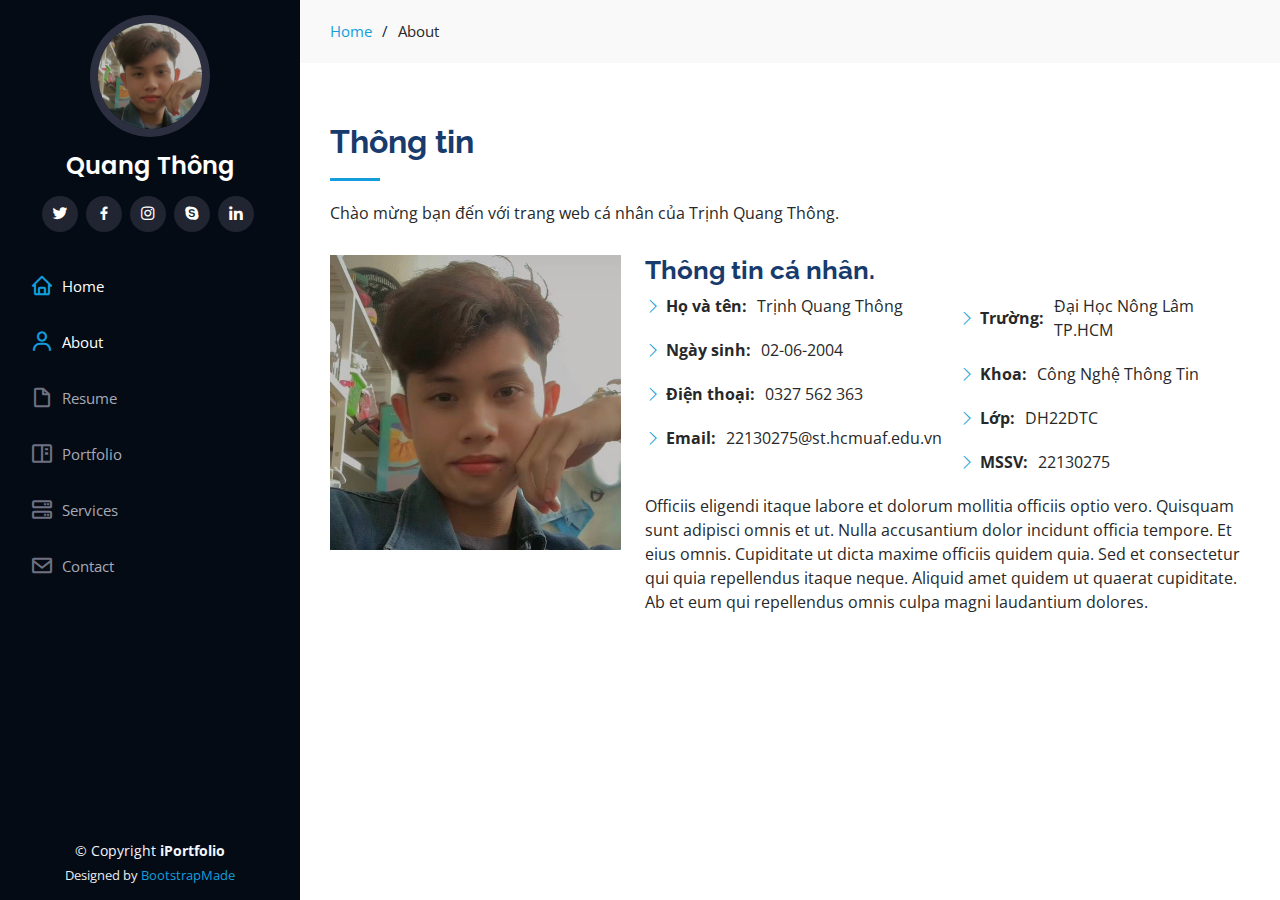
==== about.html @ 169c0bd9 "Add files via upload" ====
<!DOCTYPE html>
<html lang="en">

<head>
  <meta charset="utf-8">
  <meta content="width=device-width, initial-scale=1.0" name="viewport">

  <title>About</title>
  <meta content="" name="description">
  <meta content="" name="keywords">

  <!-- Favicons -->
  <link href="assets/img/favicon.png" rel="icon">
  <link href="assets/img/apple-touch-icon.png" rel="apple-touch-icon">

  <!-- Google Fonts -->
  <link href="https://fonts.googleapis.com/css?family=Open+Sans:300,300i,400,400i,600,600i,700,700i|Raleway:300,300i,400,400i,500,500i,600,600i,700,700i|Poppins:300,300i,400,400i,500,500i,600,600i,700,700i" rel="stylesheet">

  <!-- Vendor CSS Files -->
  <link href="assets/vendor/aos/aos.css" rel="stylesheet">
  <link href="assets/vendor/bootstrap/css/bootstrap.min.css" rel="stylesheet">
  <link href="assets/vendor/bootstrap-icons/bootstrap-icons.css" rel="stylesheet">
  <link href="assets/vendor/boxicons/css/boxicons.min.css" rel="stylesheet">
  <link href="assets/vendor/glightbox/css/glightbox.min.css" rel="stylesheet">
  <link href="assets/vendor/swiper/swiper-bundle.min.css" rel="stylesheet">

  <!-- Template Main CSS File -->
  <link href="assets/css/style.css" rel="stylesheet">

</head>

<body>

  <!-- ======= Mobile nav toggle button ======= -->
  <i class="bi bi-list mobile-nav-toggle d-xl-none"></i>

  <!-- ======= Header ======= -->
  <header id="header">
    <div class="d-flex flex-column">

      <div class="profile">
        <img src="assets/img/profile-img.jpg" alt="" class="img-fluid rounded-circle">
        <h1 class="text-light"><a href="index.html">Quang Thông</a></h1>
        <div class="social-links mt-3 text-center">
          <a href="#" class="twitter"><i class="bx bxl-twitter"></i></a>
          <a href="#" class="facebook"><i class="bx bxl-facebook"></i></a>
          <a href="#" class="instagram"><i class="bx bxl-instagram"></i></a>
          <a href="#" class="google-plus"><i class="bx bxl-skype"></i></a>
          <a href="#" class="linkedin"><i class="bx bxl-linkedin"></i></a>
        </div>
      </div>

      <nav id="navbar" class="nav-menu navbar">
        <ul>
          <li><a href="#hero" class="nav-link scrollto active"><i class="bx bx-home"></i> <span>Home</span></a></li>
          <li><a href="#about" class="nav-link scrollto"><i class="bx bx-user"></i> <span>About</span></a></li>
          <li><a href="#resume" class="nav-link scrollto"><i class="bx bx-file-blank"></i> <span>Resume</span></a></li>
          <li><a href="#portfolio" class="nav-link scrollto"><i class="bx bx-book-content"></i> <span>Portfolio</span></a></li>
          <li><a href="#services" class="nav-link scrollto"><i class="bx bx-server"></i> <span>Services</span></a></li>
          <li><a href="#contact" class="nav-link scrollto"><i class="bx bx-envelope"></i> <span>Contact</span></a></li>
        </ul>
      </nav><!-- .nav-menu -->
    </div>
  </header><!-- End Header -->

  <main id="main">

    <!-- ======= Breadcrumbs ======= -->
    <section class="breadcrumbs">
      <div class="container">

        <div class="d-flex justify-content-between align-items-center">
          <ol>
            <li><a href="index.html">Home</a></li>
            <li>About</li>
          </ol>
        </div>

      </div>
    </section><!-- End Breadcrumbs -->



    <section id="about" class="about">
        <div class="container">
  
          <div class="section-title">
            <h2>Thông tin</h2>
            <p>Chào mừng bạn đến với trang web cá nhân của Trịnh Quang Thông.</p>
          </div>
  
          <div class="row">
            <div class="col-lg-4" data-aos="fade-right">
              <img src="assets/img/profile-img.jpg" class="img-fluid" alt="">
            </div>
            <div class="col-lg-8 pt-4 pt-lg-0 content" data-aos="fade-left">
              <h3>Thông tin cá nhân.</h3>
              <div class="row">
                <div class="col-lg-6">
                  <ul>
                    <li><i class="bi bi-chevron-right"></i> <strong>Họ và tên:</strong> <span>Trịnh Quang Thông</span></li>
                    <li><i class="bi bi-chevron-right"></i> <strong>Ngày sinh:</strong> <span>02-06-2004</span></li>
                    <li><i class="bi bi-chevron-right"></i> <strong>Điện thoại:</strong> <span>0327 562 363</span></li>
                    <li><i class="bi bi-chevron-right"></i> <strong>Email:</strong> <span>22130275@st.hcmuaf.edu.vn</span></li>
                  </ul>
                </div>
                <div class="col-lg-6">
                  <ul>
                    <li><i class="bi bi-chevron-right"></i> <strong>Trường:</strong> <span>Đại Học Nông Lâm TP.HCM</span></li>
                    <li><i class="bi bi-chevron-right"></i> <strong>Khoa:</strong> <span>Công Nghệ Thông Tin</span></li>
                    <li><i class="bi bi-chevron-right"></i> <strong>Lớp:</strong> <span>DH22DTC</span></li>
                    <li><i class="bi bi-chevron-right"></i> <strong>MSSV:</strong> <span>22130275</span></li>
                  </ul>
                </div>
              </div>
              <p>
                Officiis eligendi itaque labore et dolorum mollitia officiis optio vero. Quisquam sunt adipisci omnis et ut. Nulla accusantium dolor incidunt officia tempore. Et eius omnis.
                Cupiditate ut dicta maxime officiis quidem quia. Sed et consectetur qui quia repellendus itaque neque. Aliquid amet quidem ut quaerat cupiditate. Ab et eum qui repellendus omnis culpa magni laudantium dolores.
              </p>
            </div>
          </div>
  
        </div>
      </section><!-- End About Section -->
  </main><!-- End #main -->

  <!-- ======= Footer ======= -->
  <footer id="footer">
    <div class="container">
      <div class="copyright">
        &copy; Copyright <strong><span>iPortfolio</span></strong>
      </div>
      <div class="credits">
        Designed by <a href="https://bootstrapmade.com/">BootstrapMade</a>
      </div>
    </div>
  </footer><!-- End  Footer -->

  <a href="#" class="back-to-top d-flex align-items-center justify-content-center"><i class="bi bi-arrow-up-short"></i></a>

  <!-- Vendor JS Files -->
  <script src="assets/vendor/purecounter/purecounter_vanilla.js"></script>
  <script src="assets/vendor/aos/aos.js"></script>
  <script src="assets/vendor/bootstrap/js/bootstrap.bundle.min.js"></script>
  <script src="assets/vendor/glightbox/js/glightbox.min.js"></script>
  <script src="assets/vendor/isotope-layout/isotope.pkgd.min.js"></script>
  <script src="assets/vendor/swiper/swiper-bundle.min.js"></script>
  <script src="assets/vendor/typed.js/typed.umd.js"></script>
  <script src="assets/vendor/waypoints/noframework.waypoints.js"></script>
  <script src="assets/vendor/php-email-form/validate.js"></script>

  <!-- Template Main JS File -->
  <script src="assets/js/main.js"></script>

</body>

</html>
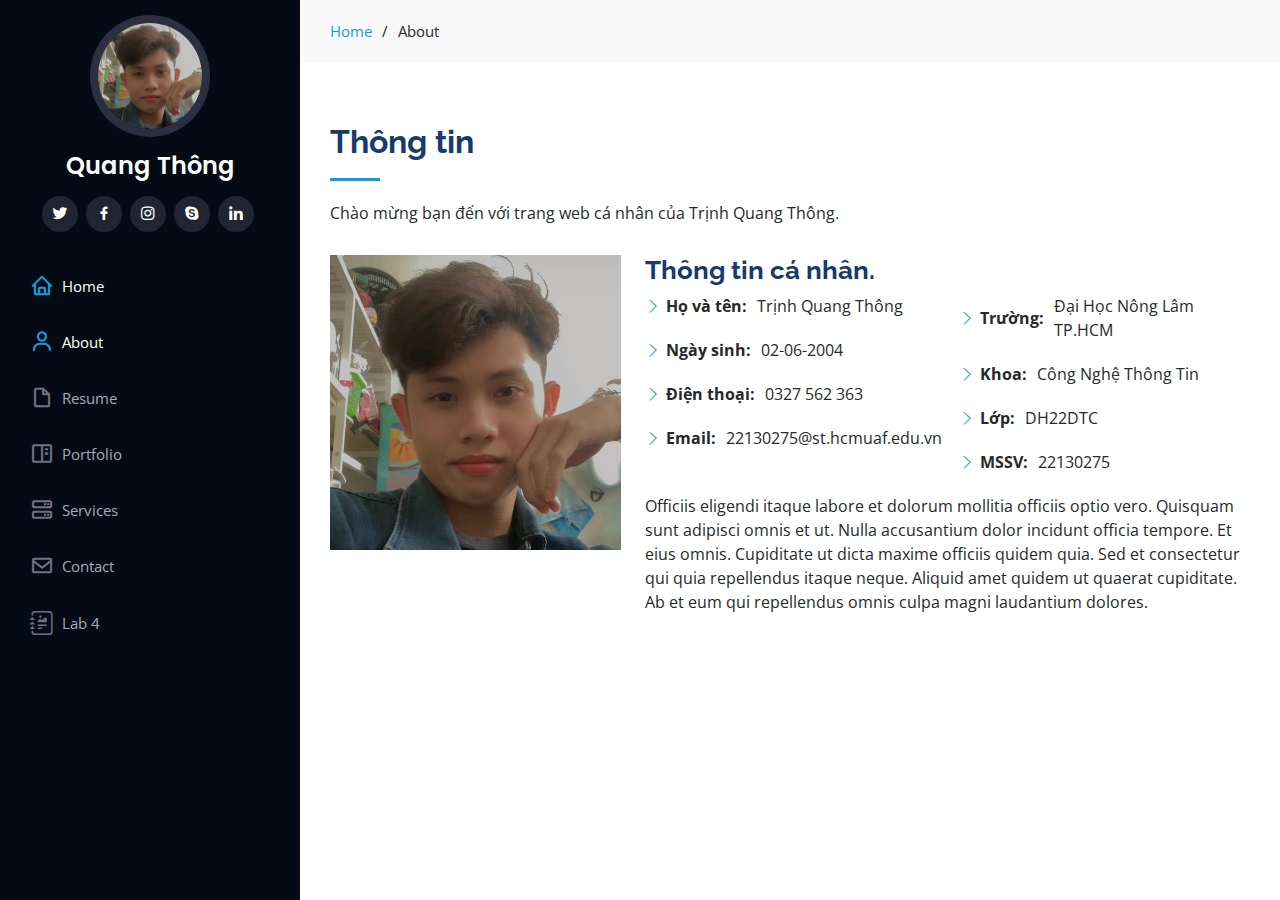
==== commit 922d2f72: "up" ====
--- a/about.html
+++ b/about.html
@@ -1,157 +1,157 @@
-<!DOCTYPE html>
-<html lang="en">
-
-<head>
-  <meta charset="utf-8">
-  <meta content="width=device-width, initial-scale=1.0" name="viewport">
-
-  <title>About</title>
-  <meta content="" name="description">
-  <meta content="" name="keywords">
-
-  <!-- Favicons -->
-  <link href="assets/img/favicon.png" rel="icon">
-  <link href="assets/img/apple-touch-icon.png" rel="apple-touch-icon">
-
-  <!-- Google Fonts -->
-  <link href="https://fonts.googleapis.com/css?family=Open+Sans:300,300i,400,400i,600,600i,700,700i|Raleway:300,300i,400,400i,500,500i,600,600i,700,700i|Poppins:300,300i,400,400i,500,500i,600,600i,700,700i" rel="stylesheet">
-
-  <!-- Vendor CSS Files -->
-  <link href="assets/vendor/aos/aos.css" rel="stylesheet">
-  <link href="assets/vendor/bootstrap/css/bootstrap.min.css" rel="stylesheet">
-  <link href="assets/vendor/bootstrap-icons/bootstrap-icons.css" rel="stylesheet">
-  <link href="assets/vendor/boxicons/css/boxicons.min.css" rel="stylesheet">
-  <link href="assets/vendor/glightbox/css/glightbox.min.css" rel="stylesheet">
-  <link href="assets/vendor/swiper/swiper-bundle.min.css" rel="stylesheet">
-
-  <!-- Template Main CSS File -->
-  <link href="assets/css/style.css" rel="stylesheet">
-
-</head>
-
-<body>
-
-  <!-- ======= Mobile nav toggle button ======= -->
-  <i class="bi bi-list mobile-nav-toggle d-xl-none"></i>
-
-  <!-- ======= Header ======= -->
-  <header id="header">
-    <div class="d-flex flex-column">
-
-      <div class="profile">
-        <img src="assets/img/profile-img.jpg" alt="" class="img-fluid rounded-circle">
-        <h1 class="text-light"><a href="index.html">Quang Thông</a></h1>
-        <div class="social-links mt-3 text-center">
-          <a href="#" class="twitter"><i class="bx bxl-twitter"></i></a>
-          <a href="#" class="facebook"><i class="bx bxl-facebook"></i></a>
-          <a href="#" class="instagram"><i class="bx bxl-instagram"></i></a>
-          <a href="#" class="google-plus"><i class="bx bxl-skype"></i></a>
-          <a href="#" class="linkedin"><i class="bx bxl-linkedin"></i></a>
-        </div>
-      </div>
-
-      <nav id="navbar" class="nav-menu navbar">
-        <ul>
-          <li><a href="#hero" class="nav-link scrollto active"><i class="bx bx-home"></i> <span>Home</span></a></li>
-          <li><a href="#about" class="nav-link scrollto"><i class="bx bx-user"></i> <span>About</span></a></li>
-          <li><a href="#resume" class="nav-link scrollto"><i class="bx bx-file-blank"></i> <span>Resume</span></a></li>
-          <li><a href="#portfolio" class="nav-link scrollto"><i class="bx bx-book-content"></i> <span>Portfolio</span></a></li>
-          <li><a href="#services" class="nav-link scrollto"><i class="bx bx-server"></i> <span>Services</span></a></li>
-          <li><a href="#contact" class="nav-link scrollto"><i class="bx bx-envelope"></i> <span>Contact</span></a></li>
-        </ul>
-      </nav><!-- .nav-menu -->
-    </div>
-  </header><!-- End Header -->
-
-  <main id="main">
-
-    <!-- ======= Breadcrumbs ======= -->
-    <section class="breadcrumbs">
-      <div class="container">
-
-        <div class="d-flex justify-content-between align-items-center">
-          <ol>
-            <li><a href="index.html">Home</a></li>
-            <li>About</li>
-          </ol>
-        </div>
-
-      </div>
-    </section><!-- End Breadcrumbs -->
-
-
-
-    <section id="about" class="about">
-        <div class="container">
-  
-          <div class="section-title">
-            <h2>Thông tin</h2>
-            <p>Chào mừng bạn đến với trang web cá nhân của Trịnh Quang Thông.</p>
-          </div>
-  
-          <div class="row">
-            <div class="col-lg-4" data-aos="fade-right">
-              <img src="assets/img/profile-img.jpg" class="img-fluid" alt="">
-            </div>
-            <div class="col-lg-8 pt-4 pt-lg-0 content" data-aos="fade-left">
-              <h3>Thông tin cá nhân.</h3>
-              <div class="row">
-                <div class="col-lg-6">
-                  <ul>
-                    <li><i class="bi bi-chevron-right"></i> <strong>Họ và tên:</strong> <span>Trịnh Quang Thông</span></li>
-                    <li><i class="bi bi-chevron-right"></i> <strong>Ngày sinh:</strong> <span>02-06-2004</span></li>
-                    <li><i class="bi bi-chevron-right"></i> <strong>Điện thoại:</strong> <span>0327 562 363</span></li>
-                    <li><i class="bi bi-chevron-right"></i> <strong>Email:</strong> <span>22130275@st.hcmuaf.edu.vn</span></li>
-                  </ul>
-                </div>
-                <div class="col-lg-6">
-                  <ul>
-                    <li><i class="bi bi-chevron-right"></i> <strong>Trường:</strong> <span>Đại Học Nông Lâm TP.HCM</span></li>
-                    <li><i class="bi bi-chevron-right"></i> <strong>Khoa:</strong> <span>Công Nghệ Thông Tin</span></li>
-                    <li><i class="bi bi-chevron-right"></i> <strong>Lớp:</strong> <span>DH22DTC</span></li>
-                    <li><i class="bi bi-chevron-right"></i> <strong>MSSV:</strong> <span>22130275</span></li>
-                  </ul>
-                </div>
-              </div>
-              <p>
-                Officiis eligendi itaque labore et dolorum mollitia officiis optio vero. Quisquam sunt adipisci omnis et ut. Nulla accusantium dolor incidunt officia tempore. Et eius omnis.
-                Cupiditate ut dicta maxime officiis quidem quia. Sed et consectetur qui quia repellendus itaque neque. Aliquid amet quidem ut quaerat cupiditate. Ab et eum qui repellendus omnis culpa magni laudantium dolores.
-              </p>
-            </div>
-          </div>
-  
-        </div>
-      </section><!-- End About Section -->
-  </main><!-- End #main -->
-
-  <!-- ======= Footer ======= -->
-  <footer id="footer">
-    <div class="container">
-      <div class="copyright">
-        &copy; Copyright <strong><span>iPortfolio</span></strong>
-      </div>
-      <div class="credits">
-        Designed by <a href="https://bootstrapmade.com/">BootstrapMade</a>
-      </div>
-    </div>
-  </footer><!-- End  Footer -->
-
-  <a href="#" class="back-to-top d-flex align-items-center justify-content-center"><i class="bi bi-arrow-up-short"></i></a>
-
-  <!-- Vendor JS Files -->
-  <script src="assets/vendor/purecounter/purecounter_vanilla.js"></script>
-  <script src="assets/vendor/aos/aos.js"></script>
-  <script src="assets/vendor/bootstrap/js/bootstrap.bundle.min.js"></script>
-  <script src="assets/vendor/glightbox/js/glightbox.min.js"></script>
-  <script src="assets/vendor/isotope-layout/isotope.pkgd.min.js"></script>
-  <script src="assets/vendor/swiper/swiper-bundle.min.js"></script>
-  <script src="assets/vendor/typed.js/typed.umd.js"></script>
-  <script src="assets/vendor/waypoints/noframework.waypoints.js"></script>
-  <script src="assets/vendor/php-email-form/validate.js"></script>
-
-  <!-- Template Main JS File -->
-  <script src="assets/js/main.js"></script>
-
-</body>
-
+<!DOCTYPE html>
+<html lang="en">
+
+<head>
+  <meta charset="utf-8">
+  <meta content="width=device-width, initial-scale=1.0" name="viewport">
+
+  <title>About</title>
+  <meta content="" name="description">
+  <meta content="" name="keywords">
+
+  <!-- Favicons -->
+  <link href="assets/img/favicon.png" rel="icon">
+  <link href="assets/img/apple-touch-icon.png" rel="apple-touch-icon">
+
+  <!-- Google Fonts -->
+  <link href="https://fonts.googleapis.com/css?family=Open+Sans:300,300i,400,400i,600,600i,700,700i|Raleway:300,300i,400,400i,500,500i,600,600i,700,700i|Poppins:300,300i,400,400i,500,500i,600,600i,700,700i" rel="stylesheet">
+
+  <!-- Vendor CSS Files -->
+  <link href="assets/vendor/aos/aos.css" rel="stylesheet">
+  <link href="assets/vendor/bootstrap/css/bootstrap.min.css" rel="stylesheet">
+  <link href="assets/vendor/bootstrap-icons/bootstrap-icons.css" rel="stylesheet">
+  <link href="assets/vendor/boxicons/css/boxicons.min.css" rel="stylesheet">
+  <link href="assets/vendor/glightbox/css/glightbox.min.css" rel="stylesheet">
+  <link href="assets/vendor/swiper/swiper-bundle.min.css" rel="stylesheet">
+
+  <!-- Template Main CSS File -->
+  <link href="assets/css/style.css" rel="stylesheet">
+
+</head>
+
+<body>
+
+  <!-- ======= Mobile nav toggle button ======= -->
+  <i class="bi bi-list mobile-nav-toggle d-xl-none"></i>
+
+  <!-- ======= Header ======= -->
+  <header id="header">
+    <div class="d-flex flex-column">
+
+      <div class="profile">
+        <img src="assets/img/profile-img.jpg" alt="" class="img-fluid rounded-circle">
+        <h1 class="text-light"><a href="index.html">Quang Thông</a></h1>
+        <div class="social-links mt-3 text-center">
+          <a href="#" class="twitter"><i class="bx bxl-twitter"></i></a>
+          <a href="#" class="facebook"><i class="bx bxl-facebook"></i></a>
+          <a href="#" class="instagram"><i class="bx bxl-instagram"></i></a>
+          <a href="#" class="google-plus"><i class="bx bxl-skype"></i></a>
+          <a href="#" class="linkedin"><i class="bx bxl-linkedin"></i></a>
+        </div>
+      </div>
+
+      <nav id="navbar" class="nav-menu navbar">
+        <ul>
+          <li><a href="index.html" class="nav-link scrollto active"><i class="bx bx-home"></i> <span>Home</span></a></li>
+          <li><a href="#about" class="nav-link scrollto"><i class="bx bx-user"></i> <span>About</span></a></li>
+          <li><a href="#resume" class="nav-link scrollto"><i class="bx bx-file-blank"></i> <span>Resume</span></a></li>
+          <li><a href="#portfolio" class="nav-link scrollto"><i class="bx bx-book-content"></i> <span>Portfolio</span></a></li>
+          <li><a href="#services" class="nav-link scrollto"><i class="bx bx-server"></i> <span>Services</span></a></li>
+          <li><a href="#contact" class="nav-link scrollto"><i class="bx bx-envelope"></i> <span>Contact</span></a></li>
+          <li>
+            <div class="dropdown">
+              <a href="lab4" class="dropbtn nav-link scrollto"><i class="bx bi-journal-richtext"></i><span>Lab 4</span></a>
+              <div class="dropdown-content">
+                <a href="requirement.html">Requirement</a>
+                <a href="design.html">Design</a>
+                <a href="implement.html">Implement</a>
+              </div>
+            </div>
+          </li>
+        </ul>
+      </nav><!-- .nav-menu -->
+    </div>
+  </header><!-- End Header -->
+
+  <main id="main">
+
+    <!-- ======= Breadcrumbs ======= -->
+    <section class="breadcrumbs">
+      <div class="container">
+
+        <div class="d-flex justify-content-between align-items-center">
+          <ol>
+            <li><a href="index.html">Home</a></li>
+            <li>About</li>
+          </ol>
+        </div>
+
+      </div>
+    </section><!-- End Breadcrumbs -->
+
+
+
+    <section id="about" class="about">
+        <div class="container">
+  
+          <div class="section-title">
+            <h2>Thông tin</h2>
+            <p>Chào mừng bạn đến với trang web cá nhân của Trịnh Quang Thông.</p>
+          </div>
+  
+          <div class="row">
+            <div class="col-lg-4" data-aos="fade-right">
+              <img src="assets/img/profile-img.jpg" class="img-fluid" alt="" >
+            </div>
+            <div class="col-lg-8 pt-4 pt-lg-0 content" data-aos="fade-left">
+              <h3>Thông tin cá nhân.</h3>
+              <div class="row">
+                <div class="col-lg-6">
+                  <ul>
+                    <li><i class="bi bi-chevron-right"></i> <strong>Họ và tên:</strong> <span>Trịnh Quang Thông</span></li>
+                    <li><i class="bi bi-chevron-right"></i> <strong>Ngày sinh:</strong> <span>02-06-2004</span></li>
+                    <li><i class="bi bi-chevron-right"></i> <strong>Điện thoại:</strong> <span>0327 562 363</span></li>
+                    <li><i class="bi bi-chevron-right"></i> <strong>Email:</strong> <span>22130275@st.hcmuaf.edu.vn</span></li>
+                  </ul>
+                </div>
+                <div class="col-lg-6">
+                  <ul>
+                    <li><i class="bi bi-chevron-right"></i> <strong>Trường:</strong> <span>Đại Học Nông Lâm TP.HCM</span></li>
+                    <li><i class="bi bi-chevron-right"></i> <strong>Khoa:</strong> <span>Công Nghệ Thông Tin</span></li>
+                    <li><i class="bi bi-chevron-right"></i> <strong>Lớp:</strong> <span>DH22DTC</span></li>
+                    <li><i class="bi bi-chevron-right"></i> <strong>MSSV:</strong> <span>22130275</span></li>
+                  </ul>
+                </div>
+              </div>
+              <p>
+                Officiis eligendi itaque labore et dolorum mollitia officiis optio vero. Quisquam sunt adipisci omnis et ut. Nulla accusantium dolor incidunt officia tempore. Et eius omnis.
+                Cupiditate ut dicta maxime officiis quidem quia. Sed et consectetur qui quia repellendus itaque neque. Aliquid amet quidem ut quaerat cupiditate. Ab et eum qui repellendus omnis culpa magni laudantium dolores.
+              </p>
+            </div>
+          </div>
+  
+        </div>
+      </section><!-- End About Section -->
+  </main><!-- End #main -->
+
+
+
+  <a href="#" class="back-to-top d-flex align-items-center justify-content-center"><i class="bi bi-arrow-up-short"></i></a>
+
+  <!-- Vendor JS Files -->
+  <script src="assets/vendor/purecounter/purecounter_vanilla.js"></script>
+  <script src="assets/vendor/aos/aos.js"></script>
+  <script src="assets/vendor/bootstrap/js/bootstrap.bundle.min.js"></script>
+  <script src="assets/vendor/glightbox/js/glightbox.min.js"></script>
+  <script src="assets/vendor/isotope-layout/isotope.pkgd.min.js"></script>
+  <script src="assets/vendor/swiper/swiper-bundle.min.js"></script>
+  <script src="assets/vendor/typed.js/typed.umd.js"></script>
+  <script src="assets/vendor/waypoints/noframework.waypoints.js"></script>
+  <script src="assets/vendor/php-email-form/validate.js"></script>
+
+  <!-- Template Main JS File -->
+  <script src="assets/js/main.js"></script>
+
+</body>
+
 </html>--- a/assets/css/style.css
+++ b/assets/css/style.css
@@ -1103,4 +1103,95 @@
     width: auto;
     padding-right: 20px 15px;
   }
+}
+
+.dropbtn {
+  color: white;
+  padding: 16px;
+  font-size: 16px;
+  border: none;
+  cursor: pointer;
+}
+
+/* The container <div> - needed to position the dropdown content */
+.dropdown {
+  position: relative;
+  display: inline-block;
+}
+
+/* Dropdown Content (Hidden by Default) */
+.dropdown-content {
+  display: none;
+  position: right;
+  min-width: 160px;
+  box-shadow: 0px 8px 16px 0px rgba(0,0,0,0.2);
+  z-index: 1;
+}
+
+/* Links inside the dropdown */
+.dropdown-content a {
+  color: #f9f9f9;
+  padding: 12px 16px;
+  text-decoration: none;
+  display: block;
+  margin-left: 30px;
+}
+
+/* Change color of dropdown links on hover */
+.dropdown-content a:hover {
+  color: #149ddd;
+}
+
+/* Show the dropdown menu on hover */
+.dropdown:hover .dropdown-content {
+  display: block;
+}
+
+/* Change the background color of the dropdown button when the dropdown content is shown */
+.dropdown:hover {
+  color: #149ddd;
+}
+
+.image-grid {
+  display: grid;
+  grid-template-columns: repeat(2, 1fr);
+  grid-gap: 20px;
+}
+
+.image-container {
+  display: flex;
+  flex-direction: column;
+  align-items: center;
+  justify-content: center;
+  text-align: center;
+}
+
+.image-container img {
+  width: 100%;
+  height: auto;
+}
+
+.image-container.thietke img {
+  object-fit: cover;
+}
+
+.image-grid {
+  display: grid;
+  grid-template-columns: repeat(2, 1fr);
+  grid-gap: 20px;
+}
+
+.image-container {
+  display: flex;
+  flex-direction: column;
+  align-items: center;
+  justify-content: center;
+  text-align: center;
+}
+
+.button-group {
+  display: flex;
+  justify-content: center;
+  margin-top: 10px;
+  gap: 10px;
 }